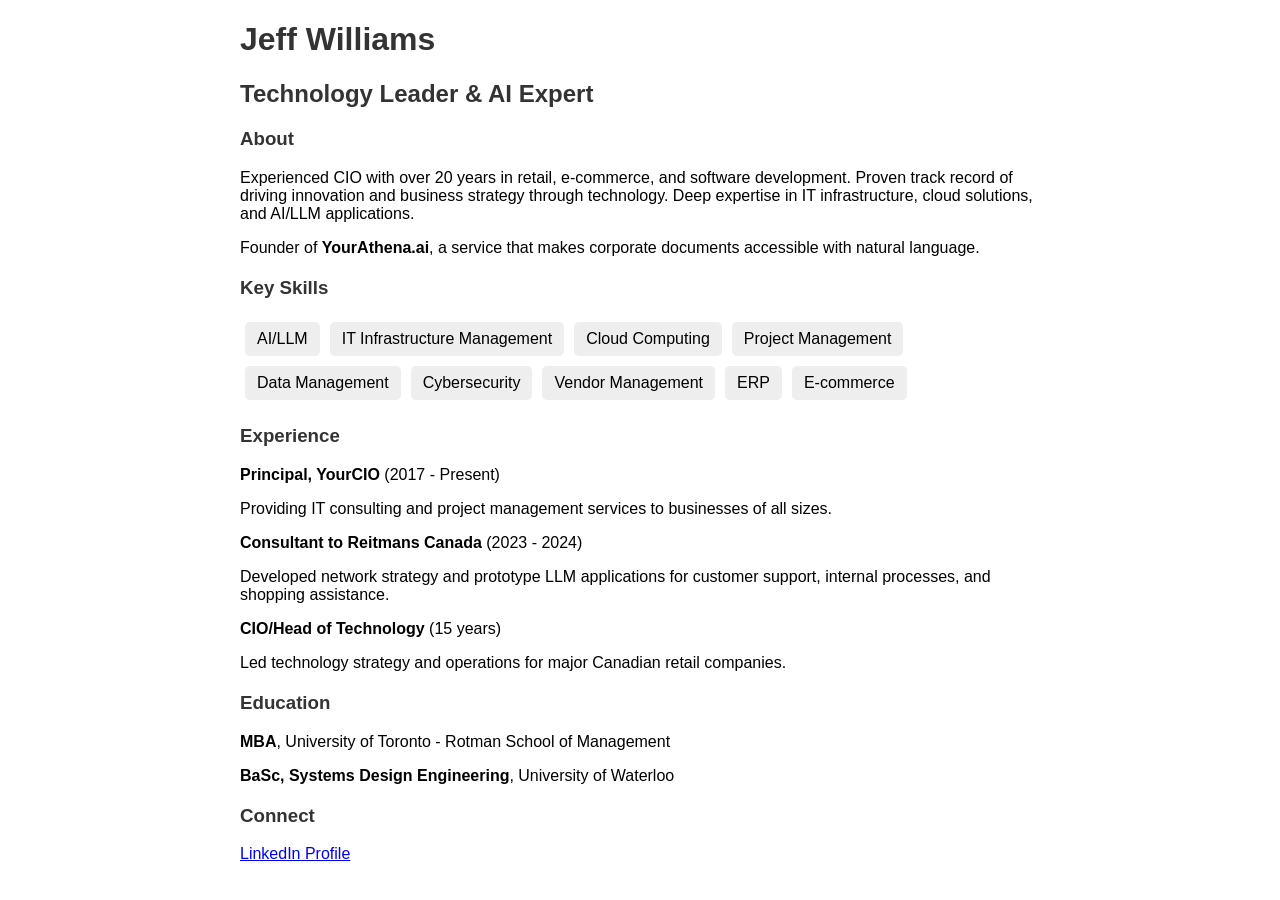
==== index.html @ 574c4897 "Create index.html" ====
<!DOCTYPE html>
<html lang="en">
<head>
    <meta charset="UTF-8">
    <meta name="viewport" content="width=device-width, initial-scale=1.0">
    <title>Jeff Williams - Technology Leader & AI Expert</title>
    <style>
        body {
            font-family: sans-serif;
            margin: 20px;
        }
        h1, h2, h3 {
            color: #333;
        }
        .container {
            max-width: 800px;
            margin: 0 auto;
        }
        .section {
            margin-bottom: 20px;
        }
        .skill-list {
            list-style: none;
            padding: 0;
            display: flex;
            flex-wrap: wrap;
        }
        .skill-item {
            margin: 5px;
            padding: 8px 12px;
            background-color: #eee;
            border-radius: 5px;
        }
    </style>
</head>
<body>
    <div class="container">
        <h1>Jeff Williams</h1>
        <h2>Technology Leader & AI Expert</h2>

        <div class="section">
            <h3>About</h3>
            <p>Experienced CIO with over 20 years in retail, e-commerce, and software development. Proven track record of driving innovation and business strategy through technology. Deep expertise in IT infrastructure, cloud solutions, and AI/LLM applications.</p>
            <p>Founder of <b>YourAthena.ai</b>, a service that makes corporate documents accessible with natural language.</p> 
        </div>

        <div class="section">
            <h3>Key Skills</h3>
            <ul class="skill-list">
                <li class="skill-item">AI/LLM</li>
                <li class="skill-item">IT Infrastructure Management</li>
                <li class="skill-item">Cloud Computing</li>
                <li class="skill-item">Project Management</li>
                <li class="skill-item">Data Management</li>
                <li class="skill-item">Cybersecurity</li>
                <li class="skill-item">Vendor Management</li>
                <li class="skill-item">ERP</li>
                <li class="skill-item">E-commerce</li>
            </ul>
        </div>

        <div class="section">
            <h3>Experience</h3>
            <p><b>Principal, YourCIO</b> (2017 - Present)</p>
            <p>Providing IT consulting and project management services to businesses of all sizes.</p>

            <p><b>Consultant to Reitmans Canada</b> (2023 - 2024)</p>
            <p>Developed network strategy and prototype LLM applications for customer support, internal processes, and shopping assistance.</p> 

            <p><b>CIO/Head of Technology</b> (15 years)</p>
            <p>Led technology strategy and operations for major Canadian retail companies.</p>
        </div>

        <div class="section">
            <h3>Education</h3>
            <p><b>MBA</b>, University of Toronto - Rotman School of Management</p>
            <p><b>BaSc, Systems Design Engineering</b>, University of Waterloo</p>
        </div>

        <div class="section">
            <h3>Connect</h3>
            <p><a href="https://www.linkedin.com/in/jeffnwilliams/">LinkedIn Profile</a></p>
        </div>
    </div>
</body>
</html>
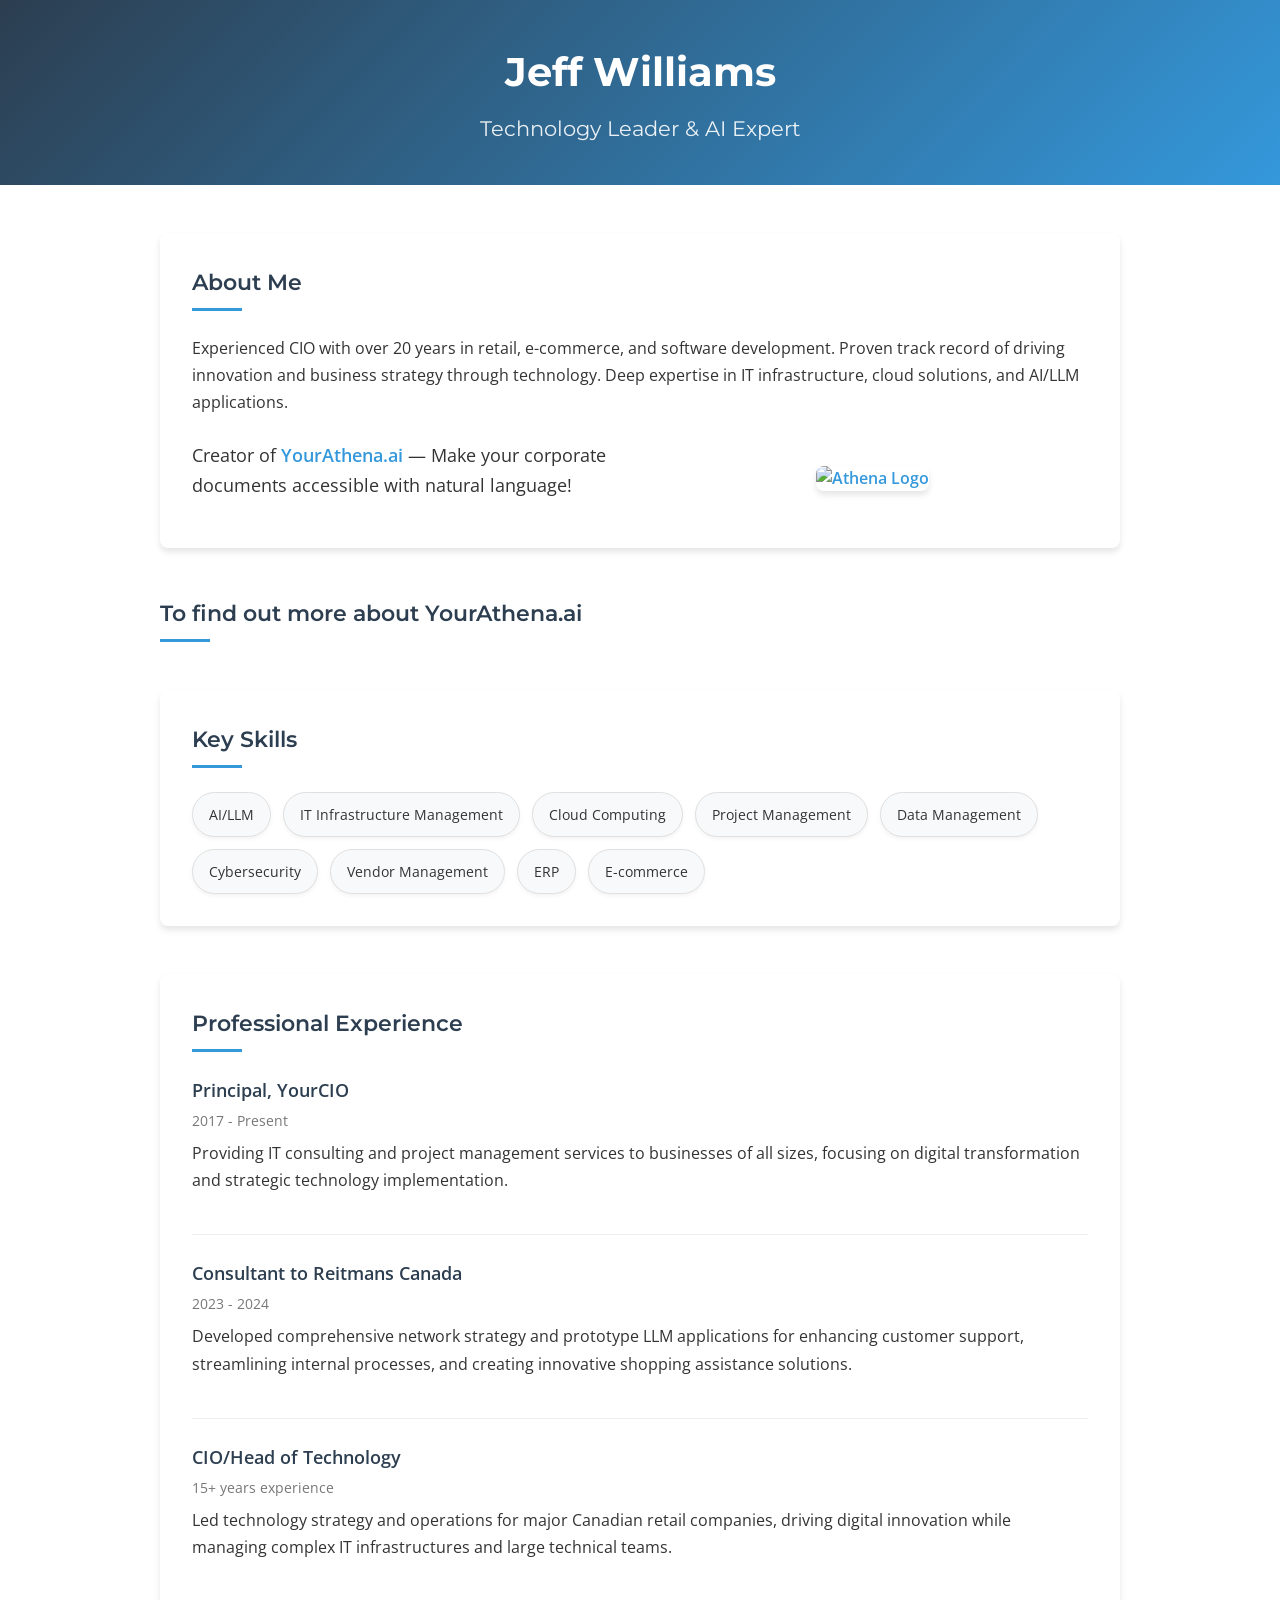
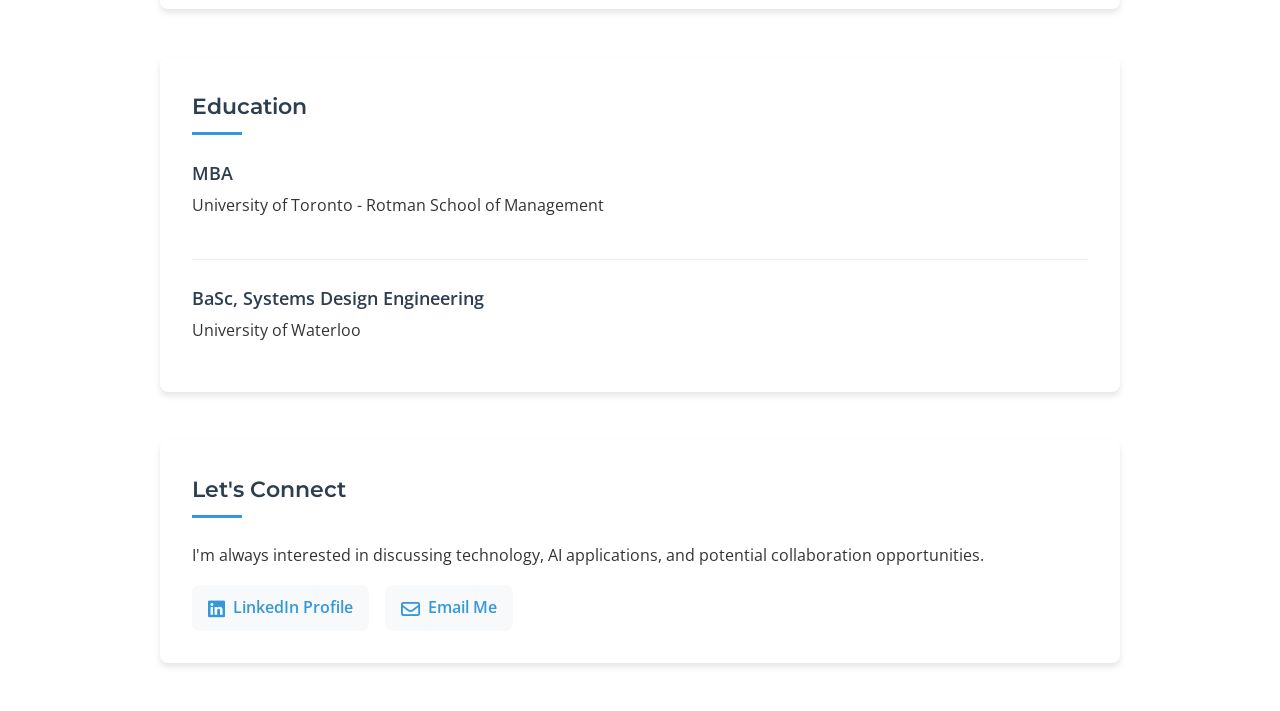
==== commit 224fadc3: "Rename docs/index.html to index.html" ====
--- a/index.html
+++ b/index.html
@@ -4,46 +4,285 @@
     <meta charset="UTF-8">
     <meta name="viewport" content="width=device-width, initial-scale=1.0">
     <title>Jeff Williams - Technology Leader & AI Expert</title>
+    <link rel="stylesheet" href="https://fonts.googleapis.com/css2?family=Montserrat:wght@400;500;600;700&family=Open+Sans:wght@300;400;600&display=swap">
+    <link rel="stylesheet" href="https://cdnjs.cloudflare.com/ajax/libs/font-awesome/6.0.0-beta3/css/all.min.css">
     <style>
+        :root {
+            --primary-color: #2c3e50;
+            --secondary-color: #3498db;
+            --accent-color: #e74c3c;
+            --text-color: #333;
+            --light-bg: #f8f9fa;
+            --border-radius: 8px;
+            --box-shadow: 0 4px 6px rgba(0, 0, 0, 0.1);
+        }
+
+        * {
+            margin: 0;
+            padding: 0;
+            box-sizing: border-box;
+        }
+
         body {
-            font-family: sans-serif;
-            margin: 20px;
-        }
-        h1, h2, h3 {
-            color: #333;
-        }
+            font-family: 'Open Sans', sans-serif;
+            line-height: 1.6;
+            color: var(--text-color);
+            background-color: #fff;
+            margin: 0;
+        }
+
+        .header {
+            background: linear-gradient(135deg, var(--primary-color), var(--secondary-color));
+            color: white;
+            padding: 2.5rem 0;
+            text-align: center;
+        }
+
+        .header h1 {
+            font-family: 'Montserrat', sans-serif;
+            font-weight: 700;
+            font-size: 2.5rem;
+            margin-bottom: 0.5rem;
+        }
+
+        .header h2 {
+            font-family: 'Montserrat', sans-serif;
+            font-weight: 400;
+            font-size: 1.3rem;
+            opacity: 0.9;
+        }
+
         .container {
-            max-width: 800px;
+            max-width: 1000px;
             margin: 0 auto;
-        }
+            padding: 0 20px;
+        }
+
         .section {
-            margin-bottom: 20px;
-        }
+            margin: 3rem 0;
+            padding: 2rem;
+            background-color: white;
+            border-radius: var(--border-radius);
+            box-shadow: var(--box-shadow);
+        }
+
+        h3 {
+            font-family: 'Montserrat', sans-serif;
+            font-weight: 600;
+            color: var(--primary-color);
+            margin-bottom: 1.5rem;
+            font-size: 1.4rem;
+            position: relative;
+            padding-bottom: 10px;
+        }
+
+        h3::after {
+            content: '';
+            position: absolute;
+            left: 0;
+            bottom: 0;
+            width: 50px;
+            height: 3px;
+            background-color: var(--secondary-color);
+        }
+
+        p {
+            margin-bottom: 1rem;
+            line-height: 1.7;
+        }
+
+        strong, b {
+            font-weight: 600;
+        }
+
+        a {
+            color: var(--secondary-color);
+            text-decoration: none;
+            font-weight: 600;
+            transition: color 0.3s;
+        }
+
+        a:hover {
+            color: var(--accent-color);
+        }
+
         .skill-list {
             list-style: none;
             padding: 0;
             display: flex;
             flex-wrap: wrap;
-        }
+            gap: 12px;
+            margin-top: 1rem;
+        }
+
         .skill-item {
-            margin: 5px;
-            padding: 8px 12px;
-            background-color: #eee;
-            border-radius: 5px;
+            padding: 10px 16px;
+            background-color: var(--light-bg);
+            border-radius: 50px;
+            font-size: 0.9rem;
+            box-shadow: 0 2px 4px rgba(0, 0, 0, 0.05);
+            border: 1px solid #e0e0e0;
+            transition: all 0.3s ease;
+        }
+
+        .skill-item:hover {
+            transform: translateY(-2px);
+            box-shadow: 0 4px 8px rgba(0, 0, 0, 0.1);
+            background-color: var(--secondary-color);
+            color: white;
+            border-color: var(--secondary-color);
+        }
+
+        .split-section {
+            display: flex;
+            align-items: center;
+            gap: 2rem;
+            margin-top: 1.5rem;
+        }
+
+        .text-section {
+            flex: 1;
+        }
+
+        .text-section p {
+            font-size: 1.1rem;
+        }
+
+        .image-section {
+            flex: 1;
+            display: flex;
+            justify-content: center;
+        }
+
+        .image-section img {
+            border-radius: var(--border-radius);
+            max-width: 100%;
+            transition: transform 0.3s ease;
+            box-shadow: var(--box-shadow);
+        }
+
+        .image-section img:hover {
+            transform: scale(1.02);
+        }
+
+        .experience-item {
+            margin-bottom: 1.5rem;
+            padding-bottom: 1.5rem;
+            border-bottom: 1px solid #eee;
+        }
+
+        .experience-item:last-child {
+            border-bottom: none;
+            margin-bottom: 0;
+            padding-bottom: 0;
+        }
+
+        .job-title {
+            font-weight: 600;
+            font-size: 1.1rem;
+            color: var(--primary-color);
+            margin-bottom: 0.3rem;
+        }
+
+        .job-period {
+            font-size: 0.9rem;
+            color: #777;
+            margin-bottom: 0.5rem;
+        }
+
+        .connect-links {
+            display: flex;
+            gap: 1rem;
+            margin-top: 1rem;
+        }
+
+        .connect-link {
+            display: flex;
+            align-items: center;
+            gap: 0.5rem;
+            padding: 10px 16px;
+            background-color: var(--light-bg);
+            border-radius: var(--border-radius);
+            transition: all 0.3s;
+        }
+
+        .connect-link:hover {
+            background-color: var(--secondary-color);
+            color: white;
+        }
+
+        .connect-link i {
+            font-size: 1.2rem;
+        }
+
+        @media (max-width: 768px) {
+            .split-section {
+                flex-direction: column;
+                text-align: center;
+            }
+
+            .text-section {
+                order: 2;
+            }
+
+            .image-section {
+                order: 1;
+                margin-bottom: 1.5rem;
+            }
+
+            h3::after {
+                left: 50%;
+                transform: translateX(-50%);
+            }
+
+            .connect-links {
+                flex-direction: column;
+            }
         }
     </style>
 </head>
 <body>
+    <div class="header">
+        <div class="container">
+            <h1>Jeff Williams</h1>
+            <h2>Technology Leader & AI Expert</h2>
+        </div>
+    </div>
+
     <div class="container">
-        <h1>Jeff Williams</h1>
-        <h2>Technology Leader & AI Expert</h2>
-
-        <div class="section">
-            <h3>About</h3>
+        <div class="section">
+            <h3>About Me</h3>
             <p>Experienced CIO with over 20 years in retail, e-commerce, and software development. Proven track record of driving innovation and business strategy through technology. Deep expertise in IT infrastructure, cloud solutions, and AI/LLM applications.</p>
-            <p>Founder of <b>YourAthena.ai</b>, a service that makes corporate documents accessible with natural language.</p> 
-        </div>
-
+
+            <div class="split-section">
+                <div class="text-section">
+                    <p>Creator of <a href="https://www.YourAthena.ai/"><strong>YourAthena.ai</strong></a> — Make your corporate documents accessible with natural language!</p>
+                </div>
+                <div class="image-section">
+                    <a href="https://YourAthena.ai">
+                        <img src="/static/images/employee with a question.png" width="256" height="256" alt="Athena Logo">
+                    </a>
+                </div>
+            </div>
+        </div>
+        <h3>To find out more about YourAthena.ai</h3>
+ <!-- Google Calendar Appointment Scheduling begin -->
+        <link href="https://calendar.google.com/calendar/scheduling-button-script.css" rel="stylesheet">
+        <script src="https://calendar.google.com/calendar/scheduling-button-script.js" async></script>
+        <script>
+        (function() {
+          var target = document.currentScript;
+          window.addEventListener('load', function() {
+            calendar.schedulingButton.load({
+              url: 'https://calendar.google.com/calendar/appointments/schedules/AcZssZ3o8pMpfSipYTnYnW8yGcAh3afL5_vBJQRtWYVip9dxajsAVrKY3p-IsH2Wwit50XTTTyq6sifk?gv=true',
+              color: '#039BE5',
+              label: 'Book an appointment',
+              target,
+            });
+          });
+        })();
+        </script>
+<!-- end Google Calendar Appointment Scheduling -->
         <div class="section">
             <h3>Key Skills</h3>
             <ul class="skill-list">
@@ -60,27 +299,73 @@
         </div>
 
         <div class="section">
-            <h3>Experience</h3>
-            <p><b>Principal, YourCIO</b> (2017 - Present)</p>
-            <p>Providing IT consulting and project management services to businesses of all sizes.</p>
-
-            <p><b>Consultant to Reitmans Canada</b> (2023 - 2024)</p>
-            <p>Developed network strategy and prototype LLM applications for customer support, internal processes, and shopping assistance.</p> 
-
-            <p><b>CIO/Head of Technology</b> (15 years)</p>
-            <p>Led technology strategy and operations for major Canadian retail companies.</p>
+            <h3>Professional Experience</h3>
+
+            <div class="experience-item">
+                <div class="job-title">Principal, YourCIO</div>
+                <div class="job-period">2017 - Present</div>
+                <p>Providing IT consulting and project management services to businesses of all sizes, focusing on digital transformation and strategic technology implementation.</p>
+            </div>
+
+            <div class="experience-item">
+                <div class="job-title">Consultant to Reitmans Canada</div>
+                <div class="job-period">2023 - 2024</div>
+                <p>Developed comprehensive network strategy and prototype LLM applications for enhancing customer support, streamlining internal processes, and creating innovative shopping assistance solutions.</p>
+            </div>
+
+            <div class="experience-item">
+                <div class="job-title">CIO/Head of Technology</div>
+                <div class="job-period">15+ years experience</div>
+                <p>Led technology strategy and operations for major Canadian retail companies, driving digital innovation while managing complex IT infrastructures and large technical teams.</p>
+            </div>
         </div>
 
         <div class="section">
             <h3>Education</h3>
-            <p><b>MBA</b>, University of Toronto - Rotman School of Management</p>
-            <p><b>BaSc, Systems Design Engineering</b>, University of Waterloo</p>
-        </div>
-
-        <div class="section">
-            <h3>Connect</h3>
-            <p><a href="https://www.linkedin.com/in/jeffnwilliams/">LinkedIn Profile</a></p>
+            <div class="experience-item">
+                <div class="job-title">MBA</div>
+                <p>University of Toronto - Rotman School of Management</p>
+            </div>
+
+            <div class="experience-item">
+                <div class="job-title">BaSc, Systems Design Engineering</div>
+                <p>University of Waterloo</p>
+            </div>
+        </div>
+
+        <div class="section">
+            <h3>Let's Connect</h3>
+            <p>I'm always interested in discussing technology, AI applications, and potential collaboration opportunities.</p>
+
+            <div class="connect-links">
+                <a href="https://www.linkedin.com/in/jeffnwilliams/" class="connect-link">
+                    <i class="fab fa-linkedin"></i>
+                    LinkedIn Profile
+                </a>
+                <a href="mailto:jeff@yourcio.ca" class="connect-link">
+                    <i class="far fa-envelope"></i>
+                    Email Me
+                </a>
+
+            </div>
         </div>
     </div>
+ <!-- Google Calendar Appointment Scheduling begin -->
+        <link href="https://calendar.google.com/calendar/scheduling-button-script.css" rel="stylesheet">
+        <script src="https://calendar.google.com/calendar/scheduling-button-script.js" async></script>
+        <script>
+        (function() {
+          var target = document.currentScript;
+          window.addEventListener('load', function() {
+            calendar.schedulingButton.load({
+              url: 'https://calendar.google.com/calendar/appointments/schedules/AcZssZ3o8pMpfSipYTnYnW8yGcAh3afL5_vBJQRtWYVip9dxajsAVrKY3p-IsH2Wwit50XTTTyq6sifk?gv=true',
+              color: '#039BE5',
+              label: 'Book an appointment',
+              target,
+            });
+          });
+        })();
+        </script>
+<!-- end Google Calendar Appointment Scheduling -->
 </body>
-</html>+</html>
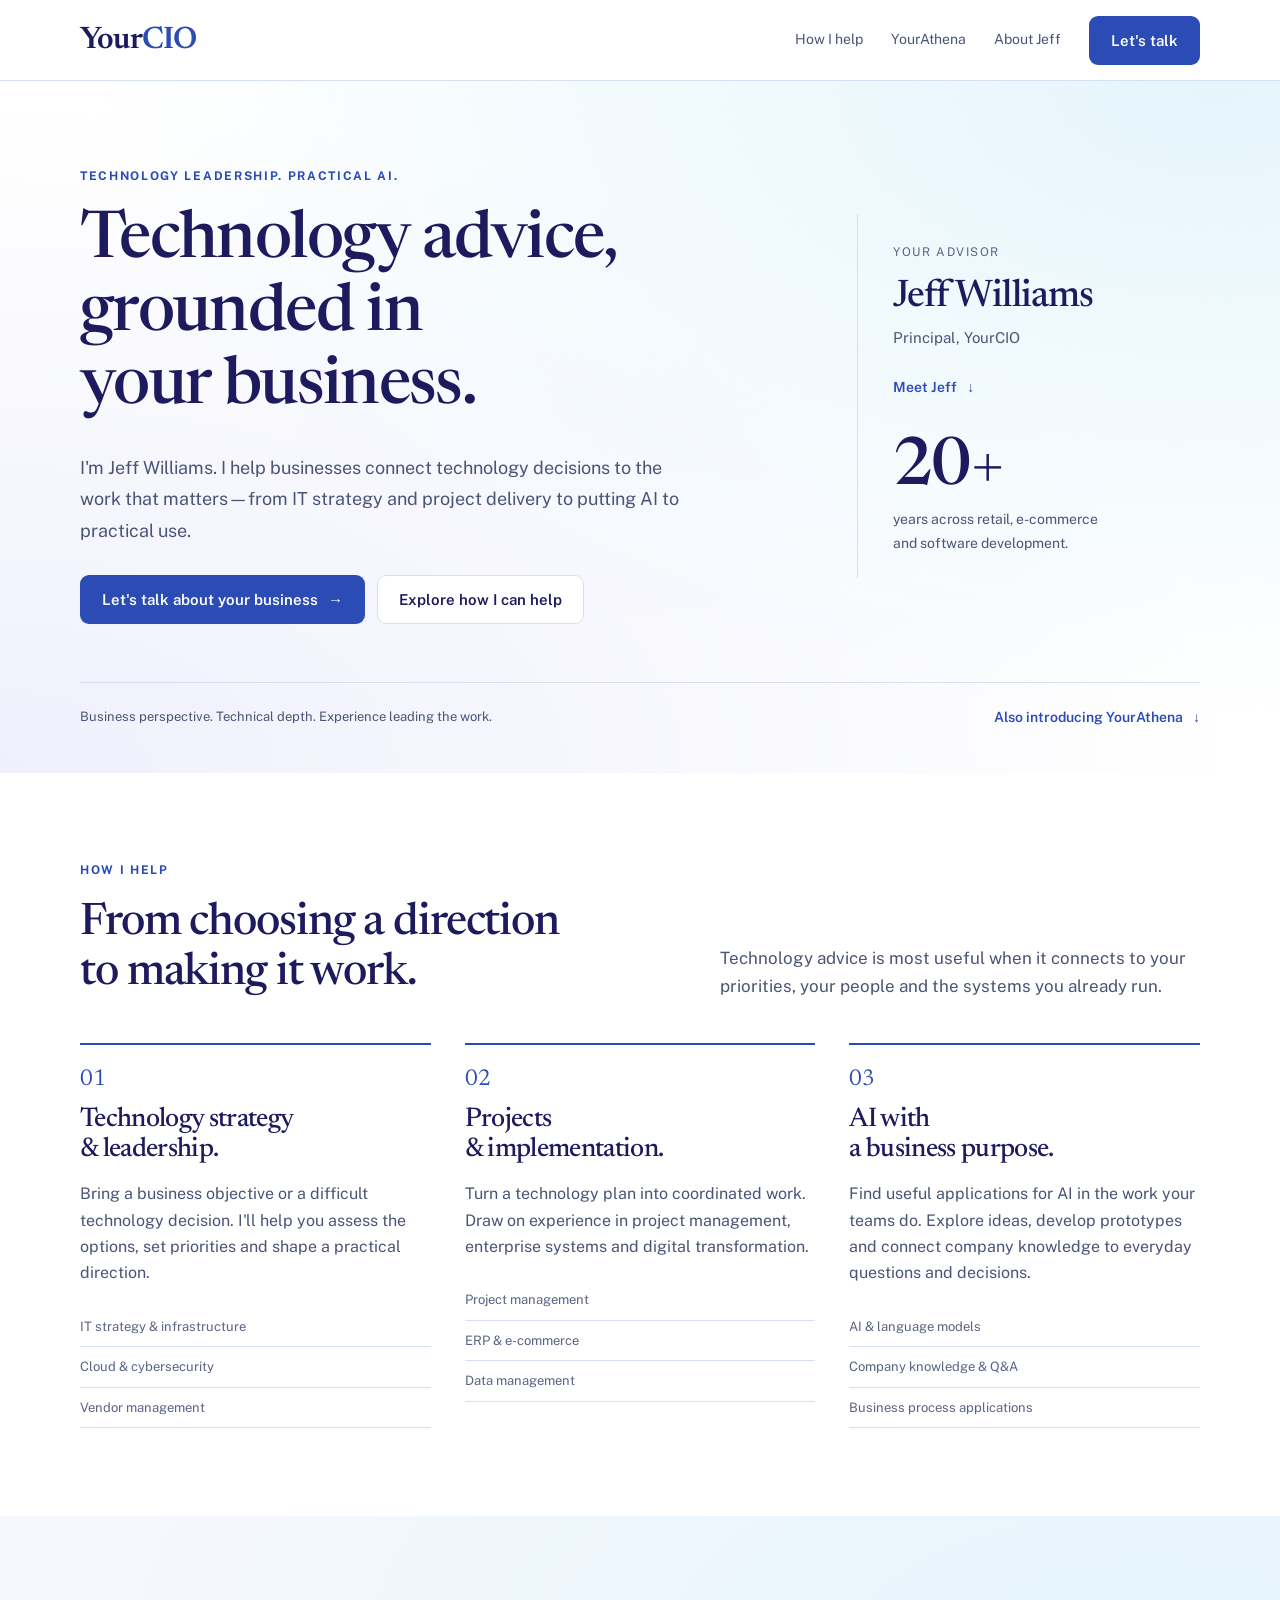
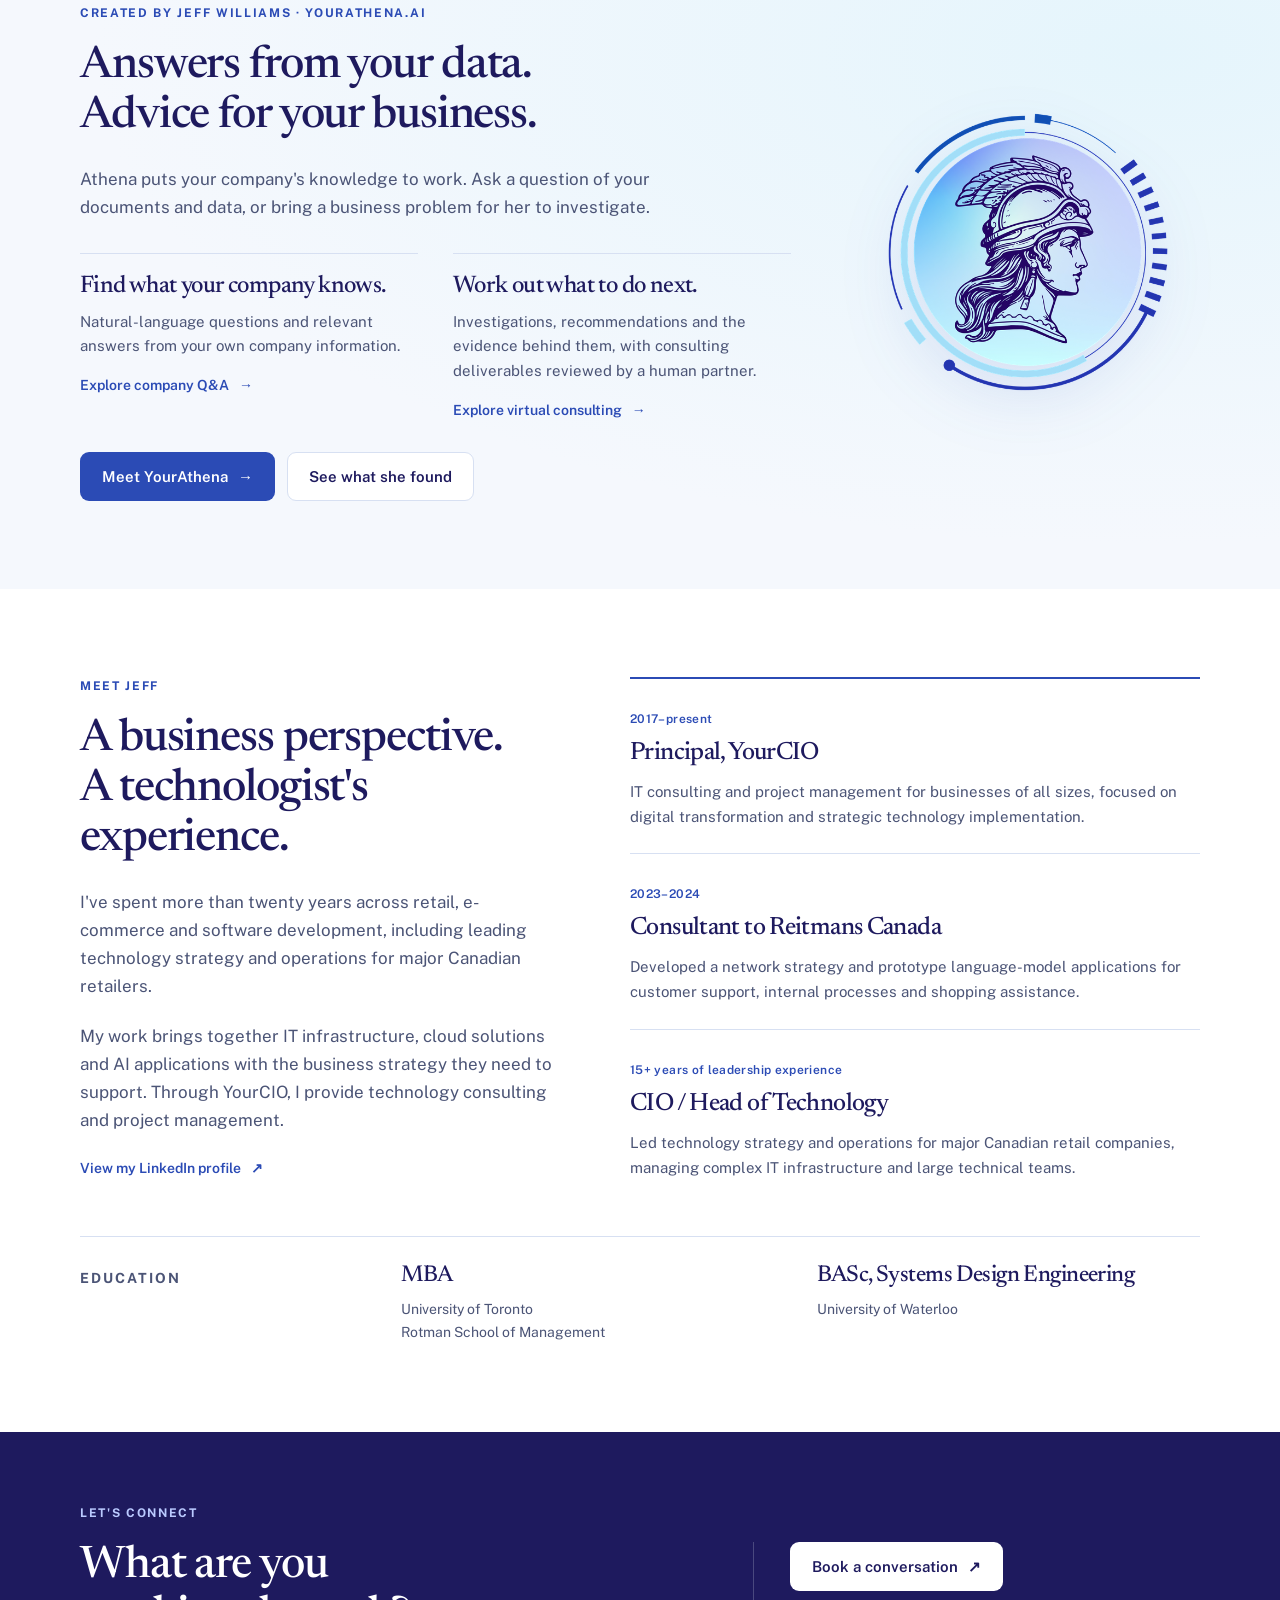
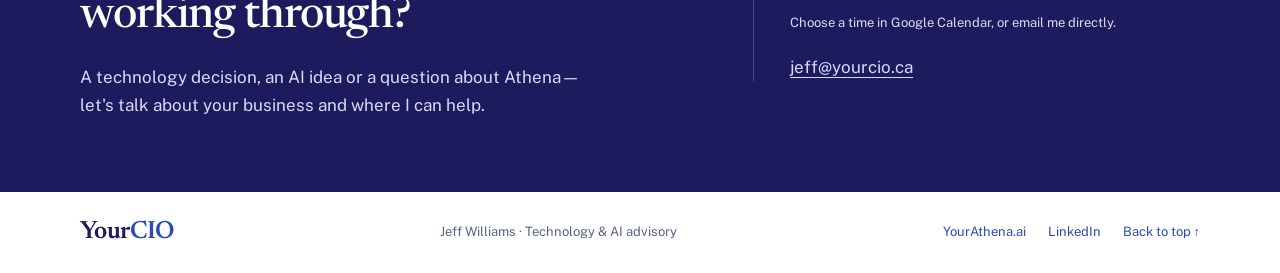
==== commit 26d75dd9: "Refresh YourCIO homepage with Athena design and answers + advice" ====
--- a/index.html
+++ b/index.html
@@ -1,371 +1,114 @@
-<!DOCTYPE html>
+<!doctype html>
 <html lang="en">
 <head>
-    <meta charset="UTF-8">
-    <meta name="viewport" content="width=device-width, initial-scale=1.0">
-    <title>Jeff Williams - Technology Leader & AI Expert</title>
-    <link rel="stylesheet" href="https://fonts.googleapis.com/css2?family=Montserrat:wght@400;500;600;700&family=Open+Sans:wght@300;400;600&display=swap">
-    <link rel="stylesheet" href="https://cdnjs.cloudflare.com/ajax/libs/font-awesome/6.0.0-beta3/css/all.min.css">
-    <style>
-        :root {
-            --primary-color: #2c3e50;
-            --secondary-color: #3498db;
-            --accent-color: #e74c3c;
-            --text-color: #333;
-            --light-bg: #f8f9fa;
-            --border-radius: 8px;
-            --box-shadow: 0 4px 6px rgba(0, 0, 0, 0.1);
-        }
-
-        * {
-            margin: 0;
-            padding: 0;
-            box-sizing: border-box;
-        }
-
-        body {
-            font-family: 'Open Sans', sans-serif;
-            line-height: 1.6;
-            color: var(--text-color);
-            background-color: #fff;
-            margin: 0;
-        }
-
-        .header {
-            background: linear-gradient(135deg, var(--primary-color), var(--secondary-color));
-            color: white;
-            padding: 2.5rem 0;
-            text-align: center;
-        }
-
-        .header h1 {
-            font-family: 'Montserrat', sans-serif;
-            font-weight: 700;
-            font-size: 2.5rem;
-            margin-bottom: 0.5rem;
-        }
-
-        .header h2 {
-            font-family: 'Montserrat', sans-serif;
-            font-weight: 400;
-            font-size: 1.3rem;
-            opacity: 0.9;
-        }
-
-        .container {
-            max-width: 1000px;
-            margin: 0 auto;
-            padding: 0 20px;
-        }
-
-        .section {
-            margin: 3rem 0;
-            padding: 2rem;
-            background-color: white;
-            border-radius: var(--border-radius);
-            box-shadow: var(--box-shadow);
-        }
-
-        h3 {
-            font-family: 'Montserrat', sans-serif;
-            font-weight: 600;
-            color: var(--primary-color);
-            margin-bottom: 1.5rem;
-            font-size: 1.4rem;
-            position: relative;
-            padding-bottom: 10px;
-        }
-
-        h3::after {
-            content: '';
-            position: absolute;
-            left: 0;
-            bottom: 0;
-            width: 50px;
-            height: 3px;
-            background-color: var(--secondary-color);
-        }
-
-        p {
-            margin-bottom: 1rem;
-            line-height: 1.7;
-        }
-
-        strong, b {
-            font-weight: 600;
-        }
-
-        a {
-            color: var(--secondary-color);
-            text-decoration: none;
-            font-weight: 600;
-            transition: color 0.3s;
-        }
-
-        a:hover {
-            color: var(--accent-color);
-        }
-
-        .skill-list {
-            list-style: none;
-            padding: 0;
-            display: flex;
-            flex-wrap: wrap;
-            gap: 12px;
-            margin-top: 1rem;
-        }
-
-        .skill-item {
-            padding: 10px 16px;
-            background-color: var(--light-bg);
-            border-radius: 50px;
-            font-size: 0.9rem;
-            box-shadow: 0 2px 4px rgba(0, 0, 0, 0.05);
-            border: 1px solid #e0e0e0;
-            transition: all 0.3s ease;
-        }
-
-        .skill-item:hover {
-            transform: translateY(-2px);
-            box-shadow: 0 4px 8px rgba(0, 0, 0, 0.1);
-            background-color: var(--secondary-color);
-            color: white;
-            border-color: var(--secondary-color);
-        }
-
-        .split-section {
-            display: flex;
-            align-items: center;
-            gap: 2rem;
-            margin-top: 1.5rem;
-        }
-
-        .text-section {
-            flex: 1;
-        }
-
-        .text-section p {
-            font-size: 1.1rem;
-        }
-
-        .image-section {
-            flex: 1;
-            display: flex;
-            justify-content: center;
-        }
-
-        .image-section img {
-            border-radius: var(--border-radius);
-            max-width: 100%;
-            transition: transform 0.3s ease;
-            box-shadow: var(--box-shadow);
-        }
-
-        .image-section img:hover {
-            transform: scale(1.02);
-        }
-
-        .experience-item {
-            margin-bottom: 1.5rem;
-            padding-bottom: 1.5rem;
-            border-bottom: 1px solid #eee;
-        }
-
-        .experience-item:last-child {
-            border-bottom: none;
-            margin-bottom: 0;
-            padding-bottom: 0;
-        }
-
-        .job-title {
-            font-weight: 600;
-            font-size: 1.1rem;
-            color: var(--primary-color);
-            margin-bottom: 0.3rem;
-        }
-
-        .job-period {
-            font-size: 0.9rem;
-            color: #777;
-            margin-bottom: 0.5rem;
-        }
-
-        .connect-links {
-            display: flex;
-            gap: 1rem;
-            margin-top: 1rem;
-        }
-
-        .connect-link {
-            display: flex;
-            align-items: center;
-            gap: 0.5rem;
-            padding: 10px 16px;
-            background-color: var(--light-bg);
-            border-radius: var(--border-radius);
-            transition: all 0.3s;
-        }
-
-        .connect-link:hover {
-            background-color: var(--secondary-color);
-            color: white;
-        }
-
-        .connect-link i {
-            font-size: 1.2rem;
-        }
-
-        @media (max-width: 768px) {
-            .split-section {
-                flex-direction: column;
-                text-align: center;
-            }
-
-            .text-section {
-                order: 2;
-            }
-
-            .image-section {
-                order: 1;
-                margin-bottom: 1.5rem;
-            }
-
-            h3::after {
-                left: 50%;
-                transform: translateX(-50%);
-            }
-
-            .connect-links {
-                flex-direction: column;
-            }
-        }
-    </style>
+  <meta charset="utf-8">
+  <meta name="viewport" content="width=device-width, initial-scale=1">
+  <title>YourCIO | Jeff Williams — Technology &amp; AI Advisory</title>
+  <meta name="description" content="Technology strategy, hands-on delivery and practical AI with Jeff Williams. More than 20 years across retail, e-commerce and software development. Creator of YourAthena.ai.">
+  <link rel="canonical" href="https://yourcio.ca/">
+  <meta property="og:title" content="YourCIO | Technology advice, grounded in your business.">
+  <meta property="og:description" content="Work with Jeff Williams on technology strategy, delivery and practical AI. Meet YourAthena: answers from your data, advice for your business.">
+  <meta property="og:type" content="website">
+  <meta property="og:url" content="https://yourcio.ca/">
+  <meta name="theme-color" content="#1e1a5e">
+  <link rel="preconnect" href="https://fonts.googleapis.com">
+  <link rel="preconnect" href="https://fonts.gstatic.com" crossorigin>
+  <link href="https://fonts.googleapis.com/css2?family=Newsreader:opsz,wght@6..72,400;6..72,500;6..72,600&amp;family=Public+Sans:wght@400;500;600;700&amp;display=swap" rel="stylesheet">
+  <link rel="stylesheet" href="static/css/yourcio.css">
 </head>
 <body>
-    <div class="header">
-        <div class="container">
-            <h1>Jeff Williams</h1>
-            <h2>Technology Leader & AI Expert</h2>
+<a class="skip" href="#main">Skip to content</a>
+<header class="site-header">
+  <div class="wrap nav">
+    <a class="brand" href="#top" aria-label="YourCIO, back to top">Your<span>CIO</span></a>
+    <nav class="nav-links" aria-label="Page sections">
+      <a href="#work">How I help</a><a href="#athena">YourAthena</a><a href="#about">About Jeff</a><a class="button" href="#contact">Let's talk</a>
+    </nav>
+  </div>
+</header>
+<main id="main">
+  <section class="hero" id="top" aria-labelledby="hero-title">
+    <div class="wrap">
+      <div class="hero-grid">
+        <div>
+          <p class="eyebrow">Technology leadership. Practical AI.</p>
+          <h1 id="hero-title">Technology advice,<br>grounded in<br>your business.</h1>
+          <p class="lede">I'm Jeff Williams. I help businesses connect technology decisions to the work that matters—from IT strategy and project delivery to putting AI to practical use.</p>
+          <div class="actions"><a class="button" href="#contact">Let's talk about your business <span aria-hidden="true">→</span></a><a class="button secondary" href="#work">Explore how I can help</a></div>
         </div>
+        <aside class="profile" aria-label="About your advisor">
+          <div><span class="label">Your advisor</span><h2>Jeff Williams</h2><p class="role">Principal, YourCIO</p><a class="text-link" href="#about">Meet Jeff <span aria-hidden="true">↓</span></a></div>
+          <div><p class="experience-number">20+</p><p class="experience-label">years across retail, e-commerce and software development.</p></div>
+        </aside>
+      </div>
+      <div class="hero-foot"><p>Business perspective. Technical depth. Experience leading the work.</p><a class="text-link" href="#athena">Also introducing YourAthena <span aria-hidden="true">↓</span></a></div>
     </div>
+  </section>
 
-    <div class="container">
-        <div class="section">
-            <h3>About Me</h3>
-            <p>Experienced CIO with over 20 years in retail, e-commerce, and software development. Proven track record of driving innovation and business strategy through technology. Deep expertise in IT infrastructure, cloud solutions, and AI/LLM applications.</p>
+  <section class="section" id="work" aria-labelledby="work-title">
+    <div class="wrap">
+      <p class="eyebrow">How I help</p>
+      <div class="section-heading"><h2 id="work-title">From choosing a direction<br>to making it work.</h2><p>Technology advice is most useful when it connects to your priorities, your people and the systems you already run.</p></div>
+      <div class="services">
+        <article class="service"><span class="number" aria-hidden="true">01</span><h3>Technology strategy<br>&amp; leadership.</h3><p>Bring a business objective or a difficult technology decision. I'll help you assess the options, set priorities and shape a practical direction.</p><ul aria-label="Strategy expertise"><li>IT strategy &amp; infrastructure</li><li>Cloud &amp; cybersecurity</li><li>Vendor management</li></ul></article>
+        <article class="service"><span class="number" aria-hidden="true">02</span><h3>Projects<br>&amp; implementation.</h3><p>Turn a technology plan into coordinated work. Draw on experience in project management, enterprise systems and digital transformation.</p><ul aria-label="Delivery expertise"><li>Project management</li><li>ERP &amp; e-commerce</li><li>Data management</li></ul></article>
+        <article class="service"><span class="number" aria-hidden="true">03</span><h3>AI with<br>a business purpose.</h3><p>Find useful applications for AI in the work your teams do. Explore ideas, develop prototypes and connect company knowledge to everyday questions and decisions.</p><ul aria-label="AI expertise"><li>AI &amp; language models</li><li>Company knowledge &amp; Q&amp;A</li><li>Business process applications</li></ul></article>
+      </div>
+    </div>
+  </section>
 
-            <div class="split-section">
-                <div class="text-section">
-                    <p>Creator of <a href="https://www.YourAthena.ai/"><strong>YourAthena.ai</strong></a> — Make your corporate documents accessible with natural language!</p>
-                </div>
-                <div class="image-section">
-                    <a href="https://YourAthena.ai">
-                        <img src="/static/images/employee with a question.png" width="256" height="256" alt="Athena Logo">
-                    </a>
-                </div>
-            </div>
+  <section class="section athena" id="athena" aria-labelledby="athena-title">
+    <div class="wrap">
+      <div class="athena-grid">
+        <div class="athena-copy">
+          <p class="eyebrow">Created by Jeff Williams · YourAthena.ai</p>
+          <h2 id="athena-title">Answers from your data.<br>Advice for your business.</h2>
+          <p>Athena puts your company's knowledge to work. Ask a question of your documents and data, or bring a business problem for her to investigate.</p>
+          <div class="athena-paths">
+            <article><h3>Find what your company knows.</h3><p>Natural-language questions and relevant answers from your own company information.</p><a class="text-link" href="YourAthena/#a-answers">Explore company Q&amp;A <span aria-hidden="true">→</span></a></article>
+            <article><h3>Work out what to do next.</h3><p>Investigations, recommendations and the evidence behind them, with consulting deliverables reviewed by a human partner.</p><a class="text-link" href="YourAthena/#a-consulting">Explore virtual consulting <span aria-hidden="true">→</span></a></article>
+          </div>
+          <div class="actions"><a class="button" href="YourAthena/">Meet YourAthena <span aria-hidden="true">→</span></a><a class="button secondary" href="YourAthena/#a-proof">See what she found</a></div>
         </div>
-        <h3>To find out more about YourAthena.ai</h3>
- <!-- Google Calendar Appointment Scheduling begin -->
-        <link href="https://calendar.google.com/calendar/scheduling-button-script.css" rel="stylesheet">
-        <script src="https://calendar.google.com/calendar/scheduling-button-script.js" async></script>
-        <script>
-        (function() {
-          var target = document.currentScript;
-          window.addEventListener('load', function() {
-            calendar.schedulingButton.load({
-              url: 'https://calendar.google.com/calendar/appointments/schedules/AcZssZ3o8pMpfSipYTnYnW8yGcAh3afL5_vBJQRtWYVip9dxajsAVrKY3p-IsH2Wwit50XTTTyq6sifk?gv=true',
-              color: '#039BE5',
-              label: 'Book an appointment',
-              target,
-            });
-          });
-        })();
-        </script>
-<!-- end Google Calendar Appointment Scheduling -->
-        <div class="section">
-            <h3>Key Skills</h3>
-            <ul class="skill-list">
-                <li class="skill-item">AI/LLM</li>
-                <li class="skill-item">IT Infrastructure Management</li>
-                <li class="skill-item">Cloud Computing</li>
-                <li class="skill-item">Project Management</li>
-                <li class="skill-item">Data Management</li>
-                <li class="skill-item">Cybersecurity</li>
-                <li class="skill-item">Vendor Management</li>
-                <li class="skill-item">ERP</li>
-                <li class="skill-item">E-commerce</li>
-            </ul>
+        <div class="athena-art"><img src="YourAthena/assets/athena-logo-512.png" srcset="YourAthena/assets/athena-logo-256.png 256w, YourAthena/assets/athena-logo-512.png 512w" sizes="(max-width: 760px) 140px, 280px" alt="Athena's helmeted profile inside a blue circular dial" width="512" height="512" loading="lazy" decoding="async"></div>
+      </div>
+    </div>
+  </section>
+
+  <section class="section" id="about" aria-labelledby="about-title">
+    <div class="wrap">
+      <div class="about-grid">
+        <div class="bio">
+          <p class="eyebrow">Meet Jeff</p><h2 id="about-title">A business perspective.<br>A technologist's experience.</h2>
+          <p>I've spent more than twenty years across retail, e-commerce and software development, including leading technology strategy and operations for major Canadian retailers.</p>
+          <p>My work brings together IT infrastructure, cloud solutions and AI applications with the business strategy they need to support. Through YourCIO, I provide technology consulting and project management.</p>
+          <a class="text-link" href="https://www.linkedin.com/in/jeffnwilliams/">View my LinkedIn profile <span aria-hidden="true">↗</span></a>
         </div>
+        <ol class="timeline" aria-label="Professional experience">
+          <li><span class="period">2017–present</span><h3>Principal, YourCIO</h3><p>IT consulting and project management for businesses of all sizes, focused on digital transformation and strategic technology implementation.</p></li>
+          <li><span class="period">2023–2024</span><h3>Consultant to Reitmans Canada</h3><p>Developed a network strategy and prototype language-model applications for customer support, internal processes and shopping assistance.</p></li>
+          <li><span class="period">15+ years of leadership experience</span><h3>CIO / Head of Technology</h3><p>Led technology strategy and operations for major Canadian retail companies, managing complex IT infrastructure and large technical teams.</p></li>
+        </ol>
+      </div>
+      <div class="education" aria-label="Education">
+        <p class="eyebrow">Education</p>
+        <div><h3>MBA</h3><p>University of Toronto<br>Rotman School of Management</p></div>
+        <div><h3>BASc, Systems Design Engineering</h3><p>University of Waterloo</p></div>
+      </div>
+    </div>
+  </section>
 
-        <div class="section">
-            <h3>Professional Experience</h3>
-
-            <div class="experience-item">
-                <div class="job-title">Principal, YourCIO</div>
-                <div class="job-period">2017 - Present</div>
-                <p>Providing IT consulting and project management services to businesses of all sizes, focusing on digital transformation and strategic technology implementation.</p>
-            </div>
-
-            <div class="experience-item">
-                <div class="job-title">Consultant to Reitmans Canada</div>
-                <div class="job-period">2023 - 2024</div>
-                <p>Developed comprehensive network strategy and prototype LLM applications for enhancing customer support, streamlining internal processes, and creating innovative shopping assistance solutions.</p>
-            </div>
-
-            <div class="experience-item">
-                <div class="job-title">CIO/Head of Technology</div>
-                <div class="job-period">15+ years experience</div>
-                <p>Led technology strategy and operations for major Canadian retail companies, driving digital innovation while managing complex IT infrastructures and large technical teams.</p>
-            </div>
-        </div>
-
-        <div class="section">
-            <h3>Education</h3>
-            <div class="experience-item">
-                <div class="job-title">MBA</div>
-                <p>University of Toronto - Rotman School of Management</p>
-            </div>
-
-            <div class="experience-item">
-                <div class="job-title">BaSc, Systems Design Engineering</div>
-                <p>University of Waterloo</p>
-            </div>
-        </div>
-
-        <div class="section">
-            <h3>Let's Connect</h3>
-            <p>I'm always interested in discussing technology, AI applications, and potential collaboration opportunities.</p>
-
-            <div class="connect-links">
-                <a href="https://www.linkedin.com/in/jeffnwilliams/" class="connect-link">
-                    <i class="fab fa-linkedin"></i>
-                    LinkedIn Profile
-                </a>
-                <a href="mailto:jeff@yourcio.ca" class="connect-link">
-                    <i class="far fa-envelope"></i>
-                    Email Me
-                </a>
-
-            </div>
-        </div>
+  <section class="contact" id="contact" aria-labelledby="contact-title">
+    <div class="wrap contact-grid">
+      <div><p class="eyebrow">Let's connect</p><h2 id="contact-title">What are you<br>working through?</h2><p>A technology decision, an AI idea or a question about Athena—let's talk about your business and where I can help.</p></div>
+      <div class="contact-actions">
+        <a class="button" href="https://calendar.google.com/calendar/appointments/schedules/AcZssZ3o8pMpfSipYTnYnW8yGcAh3afL5_vBJQRtWYVip9dxajsAVrKY3p-IsH2Wwit50XTTTyq6sifk?gv=true">Book a conversation <span aria-hidden="true">↗</span></a>
+        <p class="booking-note">Choose a time in Google Calendar, or email me directly.</p>
+        <a class="email" href="mailto:jeff@yourcio.ca?subject=YourCIO%20%E2%80%94%20let%27s%20talk">jeff@yourcio.ca</a>
+      </div>
     </div>
- <!-- Google Calendar Appointment Scheduling begin -->
-        <link href="https://calendar.google.com/calendar/scheduling-button-script.css" rel="stylesheet">
-        <script src="https://calendar.google.com/calendar/scheduling-button-script.js" async></script>
-        <script>
-        (function() {
-          var target = document.currentScript;
-          window.addEventListener('load', function() {
-            calendar.schedulingButton.load({
-              url: 'https://calendar.google.com/calendar/appointments/schedules/AcZssZ3o8pMpfSipYTnYnW8yGcAh3afL5_vBJQRtWYVip9dxajsAVrKY3p-IsH2Wwit50XTTTyq6sifk?gv=true',
-              color: '#039BE5',
-              label: 'Book an appointment',
-              target,
-            });
-          });
-        })();
-        </script>
-<!-- end Google Calendar Appointment Scheduling -->
+  </section>
+</main>
+<footer><div class="wrap footer"><a class="brand" href="#top" aria-label="YourCIO, back to top">Your<span>CIO</span></a><p>Jeff Williams · Technology &amp; AI advisory</p><nav aria-label="Footer links"><a href="YourAthena/">YourAthena.ai</a><a href="https://www.linkedin.com/in/jeffnwilliams/">LinkedIn</a><a href="#top">Back to top ↑</a></nav></div></footer>
 </body>
 </html>
--- a/static/css/yourcio.css
+++ b/static/css/yourcio.css
@@ -0,0 +1,182 @@
+:root {
+  color-scheme: light dark;
+  --ink: #1e1a5e;
+  --copy: #4b5476;
+  --muted: #5a6384;
+  --blue: #2b4bb5;
+  --blue-hover: #203b94;
+  --on-blue: #fff;
+  --paper: #fff;
+  --wash: #f5f8fd;
+  --line: #d7e0f2;
+  --sky: #e5f5fc;
+  --lavender: #eff0fc;
+  --display: 'Newsreader', Georgia, 'Times New Roman', serif;
+  --body: 'Public Sans', -apple-system, BlinkMacSystemFont, 'Segoe UI', Arial, sans-serif;
+}
+* { box-sizing: border-box; }
+html { scroll-behavior: smooth; scroll-padding-top: 110px; }
+body { margin: 0; background: var(--paper); color: var(--ink); font: 17px/1.65 var(--body); -webkit-font-smoothing: antialiased; }
+h1, h2, h3, p { margin: 0; }
+h1, h2, h3 { font-family: var(--display); font-weight: 500; letter-spacing: -.025em; line-height: 1.12; text-wrap: balance; }
+h1 { font-size: clamp(42px, 5.1vw, 68px); }
+h2 { font-size: clamp(32px, 3.5vw, 46px); }
+h3 { font-size: 27px; }
+a { color: var(--blue); text-underline-offset: 4px; }
+a:focus-visible { outline: 3px solid var(--blue); outline-offset: 5px; border-radius: 3px; }
+img { display: block; max-width: 100%; height: auto; }
+.wrap { width: min(100%, 1192px); margin-inline: auto; padding-inline: 36px; }
+.section { padding-block: 88px; }
+.wash { background: var(--wash); }
+.eyebrow { margin-bottom: 19px; color: var(--blue); font-size: 12px; font-weight: 700; letter-spacing: .14em; line-height: 1.6; text-transform: uppercase; }
+.intro { color: var(--copy); max-width: 62ch; margin-top: 22px; }
+.actions { display: flex; flex-wrap: wrap; gap: 12px; margin-top: 29px; }
+.button { display: inline-flex; align-items: center; justify-content: center; gap: 10px; min-height: 48px; padding: 13px 21px; border: 1px solid transparent; border-radius: 9px; color: var(--on-blue); background: var(--blue); font-size: 15px; font-weight: 600; line-height: 1.4; text-decoration: none; transition: background .15s, border-color .15s; }
+.button:hover { background: var(--blue-hover); }
+.button.secondary { color: var(--ink); background: var(--paper); border-color: var(--line); }
+.button.secondary:hover { border-color: var(--blue); }
+.text-link { display: inline-flex; gap: 10px; align-items: center; font-size: 14px; font-weight: 600; text-decoration: none; }
+.text-link:hover { text-decoration: underline; }
+.skip { position: absolute; top: -100px; left: 15px; padding: 12px; background: var(--paper); z-index: 30; }
+.skip:focus { top: 8px; }
+.site-header { position: sticky; top: 0; z-index: 20; background: var(--paper); border-bottom: 1px solid var(--line); }
+.nav { min-height: 80px; display: flex; justify-content: space-between; align-items: center; gap: 25px; }
+.brand { color: var(--ink); font-family: var(--display); font-size: 31px; font-weight: 600; letter-spacing: -.025em; line-height: 1; text-decoration: none; }
+.brand span { color: var(--blue); }
+.nav-links { display: flex; align-items: center; gap: 28px; }
+.nav-links > a:not(.button) { font-size: 14px; color: var(--copy); text-decoration: none; }
+.nav-links > a:not(.button):hover { color: var(--blue); text-decoration: underline; }
+.hero { padding: 86px 0 44px; background: radial-gradient(ellipse at 95% 0%, var(--sky), transparent 65%), radial-gradient(ellipse at 0% 100%, var(--lavender), transparent 68%); }
+.hero-grid { display: grid; grid-template-columns: minmax(0, 1.65fr) minmax(0, .8fr); gap: 70px; align-items: center; }
+.hero .lede { max-width: 56ch; margin-top: 27px; color: var(--copy); font-size: 18px; line-height: 1.75; }
+.profile { border-left: 1px solid var(--line); padding: 22px 0 22px 35px; }
+.profile .label { font-size: 12px; letter-spacing: .13em; text-transform: uppercase; color: var(--muted); }
+.profile h2 { font-size: 38px; margin-top: 12px; }
+.profile .role { font-size: 15px; margin-top: 8px; color: var(--copy); }
+.profile .experience-number { font: 500 66px/1 var(--display); letter-spacing: -.05em; margin-top: 35px; }
+.profile .experience-label { color: var(--copy); font-size: 14px; line-height: 1.7; margin-top: 7px; max-width: 25ch; }
+.profile .text-link { margin-top: 25px; }
+.hero-foot { display: flex; justify-content: space-between; gap: 25px; margin-top: 58px; border-top: 1px solid var(--line); padding-top: 23px; font-size: 13px; color: var(--copy); }
+.hero-foot p { max-width: 55ch; }
+.hero-foot .text-link { flex-shrink: 0; }
+.section-heading { display: grid; grid-template-columns: 1.2fr 1fr; gap: 65px; align-items: end; }
+.section-heading p { color: var(--copy); max-width: 49ch; }
+.services { display: grid; grid-template-columns: repeat(3, 1fr); gap: 34px; margin-top: 43px; }
+.service { padding-top: 20px; border-top: 2px solid var(--blue); }
+.service .number { font: 400 23px var(--display); color: var(--blue); }
+.service h3 { margin-top: 12px; }
+.service p { color: var(--copy); font-size: 16px; margin-top: 16px; }
+.service ul { list-style: none; margin: 20px 0 0; padding: 0; }
+.service li { font-size: 13px; padding: 9px 0; border-bottom: 1px solid var(--line); color: var(--muted); }
+.athena { background: radial-gradient(ellipse at 90% 20%, var(--sky), transparent 65%), var(--wash); }
+.athena-grid { display: grid; grid-template-columns: 1.65fr .8fr; gap: 65px; align-items: center; }
+.athena-copy > p:not(.eyebrow) { margin-top: 22px; color: var(--copy); max-width: 59ch; }
+.athena-art img { width: 280px; margin: auto; filter: drop-shadow(0 18px 30px rgba(43,75,181,.12)); }
+.athena-paths { display: grid; grid-template-columns: 1fr 1fr; gap: 35px; margin-top: 32px; }
+.athena-paths article { padding-top: 19px; border-top: 1px solid var(--line); }
+.athena-paths h3 { font-size: 24px; }
+.athena-paths p { font-size: 15px; color: var(--copy); margin-top: 10px; }
+.athena-paths a { margin-top: 15px; }
+.athena-note { font-size: 13px; color: var(--muted); margin-top: 20px; }
+.about-grid { display: grid; grid-template-columns: 1fr 1.2fr; gap: 75px; }
+.bio p:not(.eyebrow) { color: var(--copy); margin-top: 22px; }
+.bio .text-link { margin-top: 23px; }
+.timeline { list-style: none; padding: 0; margin: 0; }
+.timeline li { border-top: 1px solid var(--line); padding: 24px 0; }
+.timeline li:first-child { border-top: 2px solid var(--blue); }
+.timeline li:last-child { padding-bottom: 0; }
+.timeline .period { color: var(--blue); font-size: 12px; font-weight: 600; letter-spacing: .03em; }
+.timeline h3 { font-size: 25px; margin-top: 9px; }
+.timeline p { color: var(--copy); font-size: 15px; margin-top: 12px; }
+.education { display: grid; grid-template-columns: .75fr 1fr 1fr; gap: 34px; margin-top: 55px; padding-top: 26px; border-top: 1px solid var(--line); }
+.education .eyebrow { margin: 4px 0 0; }
+.education h3 { font-size: 23px; }
+.education p { font-size: 14px; color: var(--copy); margin-top: 9px; }
+.contact { background: #1e1a5e; color: #fff; padding-block: 72px; }
+.contact-grid { display: grid; grid-template-columns: 1.35fr 1fr; gap: 70px; align-items: center; }
+.contact .eyebrow { color: #bacaff; }
+.contact p:not(.eyebrow) { color: #d6dcf7; margin-top: 21px; max-width: 53ch; }
+.contact-actions { padding-left: 36px; border-left: 1px solid #4a497f; }
+.contact .button { background: #fff; color: #1e1a5e; }
+.contact .button:hover { background: #e4ecff; }
+.contact .email { display: block; color: #d6dcf7; width: fit-content; margin-top: 20px; }
+.contact .booking-note { font-size: 13px; }
+.contact a:focus-visible { outline-color: #a9dcf3; }
+.footer { padding-block: 28px; display: flex; gap: 24px; justify-content: space-between; align-items: center; }
+.footer .brand { font-size: 25px; }
+.footer p { font-size: 13px; color: var(--muted); }
+.footer nav { display: flex; flex-wrap: wrap; gap: 22px; }
+.footer nav a { font-size: 13px; text-decoration: none; }
+@media (prefers-color-scheme: dark) {
+  :root { --ink:#e9ecfb; --copy:#c3c9e8; --muted:#a7b1d3; --blue:#a3b7ff; --blue-hover:#c1ceff; --on-blue:#11152c; --paper:#0c0d26; --wash:#141735; --line:#30365b; --sky:#162f48; --lavender:#222345; }
+  .contact { background: #191a43; }
+}
+@media (max-width: 1000px) {
+  .wrap { padding-inline: 28px; }
+  .hero-grid, .about-grid { gap: 40px; }
+  .hero-grid { grid-template-columns: 1.6fr .85fr; }
+  .profile { padding-left: 25px; }
+  .profile h2 { font-size: 32px; }
+  .nav-links { gap: 21px; }
+  .section-heading, .contact-grid { gap: 35px; }
+  .athena-grid { gap: 35px; }
+  .services { gap: 25px; }
+}
+@media (max-width: 760px) {
+  html { scroll-padding-top: 140px; }
+  .wrap { padding-inline: 23px; }
+  .section { padding-block: 56px; }
+  .nav { padding-block: 15px 12px; flex-wrap: wrap; gap: 13px; }
+  .nav-links { width: 100%; justify-content: space-between; gap: 10px; }
+  .nav-links > a:not(.button) { font-size: 12px; }
+  .nav-links .button { padding: 8px 13px; font-size: 12px; min-height: 40px; }
+  .hero { padding-block: 42px 30px; }
+  .hero-grid { grid-template-columns: 1fr; gap: 32px; }
+  h1 { font-size: clamp(40px, 7.8vw, 60px); }
+  .hero .lede { font-size: 17px; }
+  .profile { border-left: 0; border-top: 1px solid var(--line); padding: 25px 0 0; display: grid; grid-template-columns: 1fr 1fr; gap: 18px; }
+  .profile .experience-number { margin: 0; font-size: 53px; }
+  .profile .experience-label { font-size: 13px; }
+  .profile h2 { font-size: 29px; }
+  .profile .text-link { margin-top: 15px; }
+  .hero-foot { margin-top: 30px; flex-wrap: wrap; gap: 15px; }
+  .section-heading, .about-grid, .contact-grid { grid-template-columns: 1fr; gap: 24px; }
+  .services { grid-template-columns: 1fr; gap: 28px; margin-top: 32px; }
+  .service h3 { font-size: 28px; }
+  .service ul { display: flex; flex-wrap: wrap; gap: 8px 20px; }
+  .service li { border: 0; padding: 0; }
+  .athena-grid { grid-template-columns: 1fr; gap: 28px; }
+  .athena-art { grid-row: 1; }
+  .athena-art img { width: 140px; margin: 0; }
+  .athena-paths { gap: 25px; }
+  .education { grid-template-columns: 1fr 1fr; gap: 24px; margin-top: 35px; }
+  .education > .eyebrow { grid-column: 1 / -1; }
+  .contact { padding-block: 52px; }
+  .contact-actions { padding: 25px 0 0; border-left: 0; border-top: 1px solid #4a497f; }
+  .footer { flex-wrap: wrap; gap: 17px; }
+  .footer p { order: 3; width: 100%; }
+}
+@media (max-width: 400px) {
+  .wrap { padding-inline: 18px; }
+  .nav-links { gap: 8px; }
+  .nav-links > a:not(.button) { font-size: 11px; }
+  .nav-links .button { font-size: 11px; padding-inline: 10px; }
+  .actions { flex-direction: column; }
+  .button { padding-inline: 16px; }
+  .profile { gap: 13px; }
+  .profile .label { font-size: 10px; }
+  .profile h2 { font-size: 26px; }
+  .athena-paths, .education { grid-template-columns: 1fr; }
+}
+@media (prefers-reduced-motion: reduce) {
+  html { scroll-behavior: auto; }
+  * { transition: none !important; }
+}
+@media print {
+  .site-header, .skip, .actions, .contact, .footer { display: none; }
+  :root { color-scheme: light; }
+  .section, .hero { padding-block: 24px; }
+  .hero-grid, .about-grid { display: block; }
+  .profile { margin-top: 20px; }
+  article, .timeline li { break-inside: avoid; }
+}
